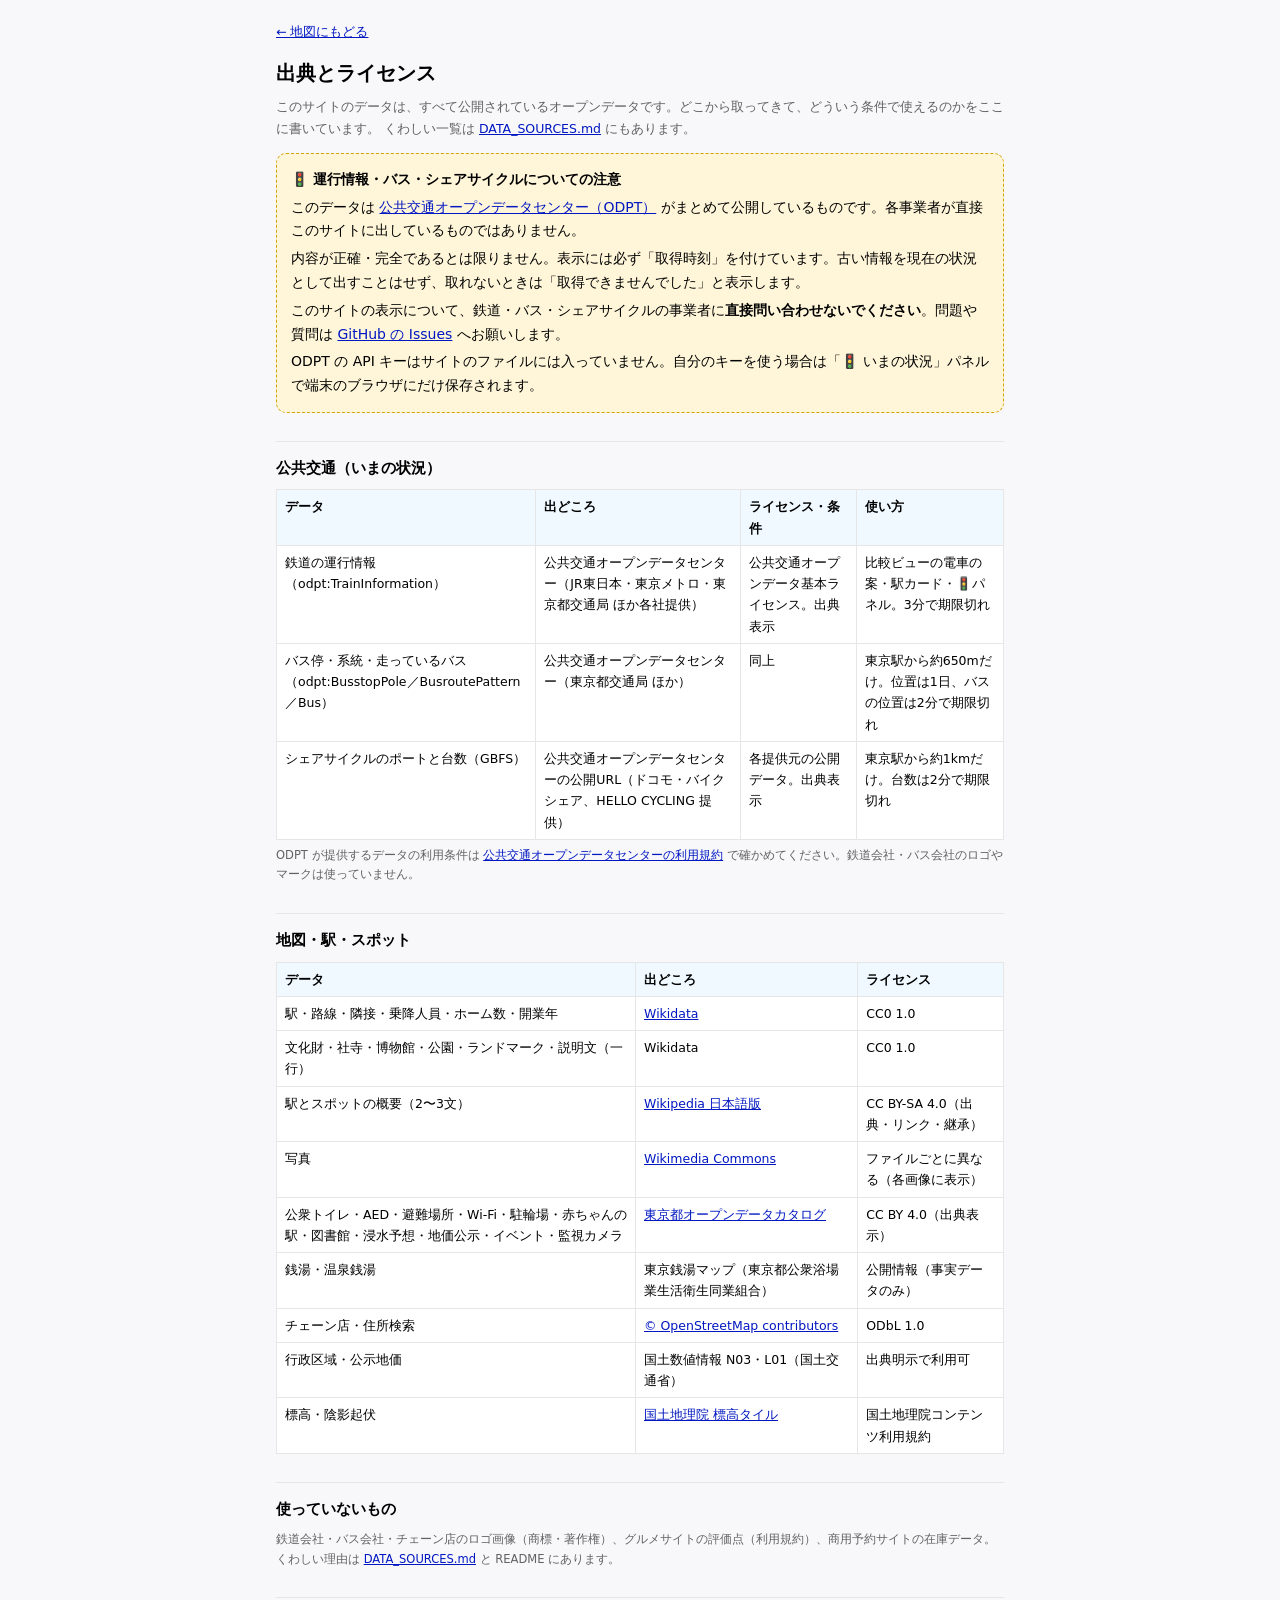
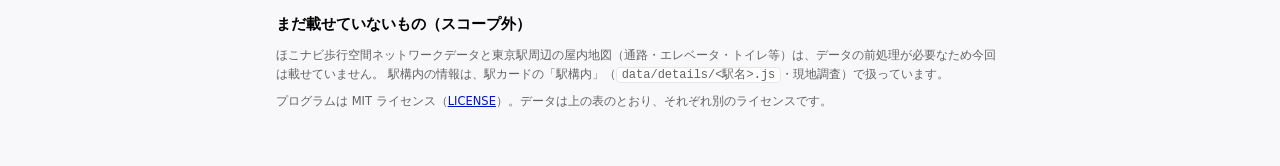
==== tokyo-station-guide/credits.html @ c294b993 "🚦 いまの状況：ODPT の運行情報・バス・シェアサイクルを東京駅起点で統合 - 比較ビューの電車・始発待ちの案に、乗る路線ごとの平常／遅延／見合わせと取得時刻を重ねる（案は消さない） - 駅カードに" ====
<!DOCTYPE html>
<html lang="ja">
<head>
<meta charset="utf-8">
<meta name="viewport" content="width=device-width,initial-scale=1">
<title>出典とライセンス｜東京ステーションガイド</title>
<meta name="description" content="東京ステーションガイドで使っているデータの出どころ・ライセンス・注意書き。">
<style>
  :root{--bg:#F8F8FB;--text:#000;--label:#626264;--link:#0017C1;--grid:#E6E6E6;--border:#CCC;--lb50:#F0F9FF;--lb900:#0055AD;--ye600:#D2A400}
  *{box-sizing:border-box}
  body{margin:0;background:var(--bg);color:var(--text);font-family:"Noto Sans JP","Hiragino Sans","Yu Gothic","Meiryo",system-ui,sans-serif;line-height:1.7;font-size:14px}
  main{max-width:760px;margin:0 auto;padding:20px 16px 48px}
  h1{font-size:20px;margin:0 0 4px}
  h2{font-size:15px;margin:28px 0 8px;padding-top:14px;border-top:1px solid var(--grid)}
  p{margin:6px 0}
  .lead{color:var(--label);font-size:12.5px}
  .note{background:#FFF6D9;border:1px dashed var(--ye600);border-radius:10px;padding:10px 14px;margin:14px 0}
  .note p{margin:4px 0}
  table{width:100%;border-collapse:collapse;font-size:12.5px;background:#fff}
  th,td{border:1px solid var(--grid);padding:6px 8px;text-align:left;vertical-align:top}
  th{background:var(--lb50);font-weight:600}
  a{color:var(--link)}
  .back{display:inline-block;margin-bottom:14px;font-size:12.5px}
  code{background:#fff;border:1px solid var(--grid);border-radius:4px;padding:0 5px;font-size:12px}
  .small{font-size:11.5px;color:var(--label)}
</style>
</head>
<body>
<main>
<a class="back" href="index.html">← 地図にもどる</a>
<h1>出典とライセンス</h1>
<p class="lead">このサイトのデータは、すべて公開されているオープンデータです。どこから取ってきて、どういう条件で使えるのかをここに書いています。
くわしい一覧は <a href="DATA_SOURCES.md">DATA_SOURCES.md</a> にもあります。</p>

<div class="note">
  <p><b>🚦 運行情報・バス・シェアサイクルについての注意</b></p>
  <p>このデータは <a href="https://www.odpt.org/" target="_blank" rel="noopener">公共交通オープンデータセンター（ODPT）</a> がまとめて公開しているものです。各事業者が直接このサイトに出しているものではありません。</p>
  <p>内容が正確・完全であるとは限りません。表示には必ず「取得時刻」を付けています。古い情報を現在の状況として出すことはせず、取れないときは「取得できませんでした」と表示します。</p>
  <p>このサイトの表示について、鉄道・バス・シェアサイクルの事業者に<b>直接問い合わせないでください</b>。問題や質問は <a href="https://github.com/tonbo7/tokyostation/issues" target="_blank" rel="noopener">GitHub の Issues</a> へお願いします。</p>
  <p>ODPT の API キーはサイトのファイルには入っていません。自分のキーを使う場合は「🚦 いまの状況」パネルで端末のブラウザにだけ保存されます。</p>
</div>

<h2>公共交通（いまの状況）</h2>
<table>
  <tr><th>データ</th><th>出どころ</th><th>ライセンス・条件</th><th>使い方</th></tr>
  <tr><td>鉄道の運行情報（odpt:TrainInformation）</td><td>公共交通オープンデータセンター（JR東日本・東京メトロ・東京都交通局 ほか各社提供）</td><td>公共交通オープンデータ基本ライセンス。出典表示</td><td>比較ビューの電車の案・駅カード・🚦パネル。3分で期限切れ</td></tr>
  <tr><td>バス停・系統・走っているバス（odpt:BusstopPole／BusroutePattern／Bus）</td><td>公共交通オープンデータセンター（東京都交通局 ほか）</td><td>同上</td><td>東京駅から約650mだけ。位置は1日、バスの位置は2分で期限切れ</td></tr>
  <tr><td>シェアサイクルのポートと台数（GBFS）</td><td>公共交通オープンデータセンターの公開URL（ドコモ・バイクシェア、HELLO CYCLING 提供）</td><td>各提供元の公開データ。出典表示</td><td>東京駅から約1kmだけ。台数は2分で期限切れ</td></tr>
</table>
<p class="small">ODPT が提供するデータの利用条件は <a href="https://developer.odpt.org/terms" target="_blank" rel="noopener">公共交通オープンデータセンターの利用規約</a> で確かめてください。鉄道会社・バス会社のロゴやマークは使っていません。</p>

<h2>地図・駅・スポット</h2>
<table>
  <tr><th>データ</th><th>出どころ</th><th>ライセンス</th></tr>
  <tr><td>駅・路線・隣接・乗降人員・ホーム数・開業年</td><td><a href="https://www.wikidata.org" target="_blank" rel="noopener">Wikidata</a></td><td>CC0 1.0</td></tr>
  <tr><td>文化財・社寺・博物館・公園・ランドマーク・説明文（一行）</td><td>Wikidata</td><td>CC0 1.0</td></tr>
  <tr><td>駅とスポットの概要（2〜3文）</td><td><a href="https://ja.wikipedia.org" target="_blank" rel="noopener">Wikipedia 日本語版</a></td><td>CC BY-SA 4.0（出典・リンク・継承）</td></tr>
  <tr><td>写真</td><td><a href="https://commons.wikimedia.org" target="_blank" rel="noopener">Wikimedia Commons</a></td><td>ファイルごとに異なる（各画像に表示）</td></tr>
  <tr><td>公衆トイレ・AED・避難場所・Wi-Fi・駐輪場・赤ちゃんの駅・図書館・浸水予想・地価公示・イベント・監視カメラ</td><td><a href="https://portal.data.metro.tokyo.lg.jp/" target="_blank" rel="noopener">東京都オープンデータカタログ</a></td><td>CC BY 4.0（出典表示）</td></tr>
  <tr><td>銭湯・温泉銭湯</td><td>東京銭湯マップ（東京都公衆浴場業生活衛生同業組合）</td><td>公開情報（事実データのみ）</td></tr>
  <tr><td>チェーン店・住所検索</td><td><a href="https://www.openstreetmap.org/copyright" target="_blank" rel="noopener">© OpenStreetMap contributors</a></td><td>ODbL 1.0</td></tr>
  <tr><td>行政区域・公示地価</td><td>国土数値情報 N03・L01（国土交通省）</td><td>出典明示で利用可</td></tr>
  <tr><td>標高・陰影起伏</td><td><a href="https://maps.gsi.go.jp/development/ichiran.html" target="_blank" rel="noopener">国土地理院 標高タイル</a></td><td>国土地理院コンテンツ利用規約</td></tr>
</table>

<h2>使っていないもの</h2>
<p class="small">鉄道会社・バス会社・チェーン店のロゴ画像（商標・著作権）、グルメサイトの評価点（利用規約）、商用予約サイトの在庫データ。
くわしい理由は <a href="DATA_SOURCES.md">DATA_SOURCES.md</a> と README にあります。</p>

<h2>まだ載せていないもの（スコープ外）</h2>
<p class="small">ほこナビ歩行空間ネットワークデータと東京駅周辺の屋内地図（通路・エレベータ・トイレ等）は、データの前処理が必要なため今回は載せていません。
駅構内の情報は、駅カードの「駅構内」（<code>data/details/&lt;駅名&gt;.js</code>・現地調査）で扱っています。</p>

<p class="small">プログラムは MIT ライセンス（<a href="LICENSE">LICENSE</a>）。データは上の表のとおり、それぞれ別のライセンスです。</p>
</main>
</body>
</html>
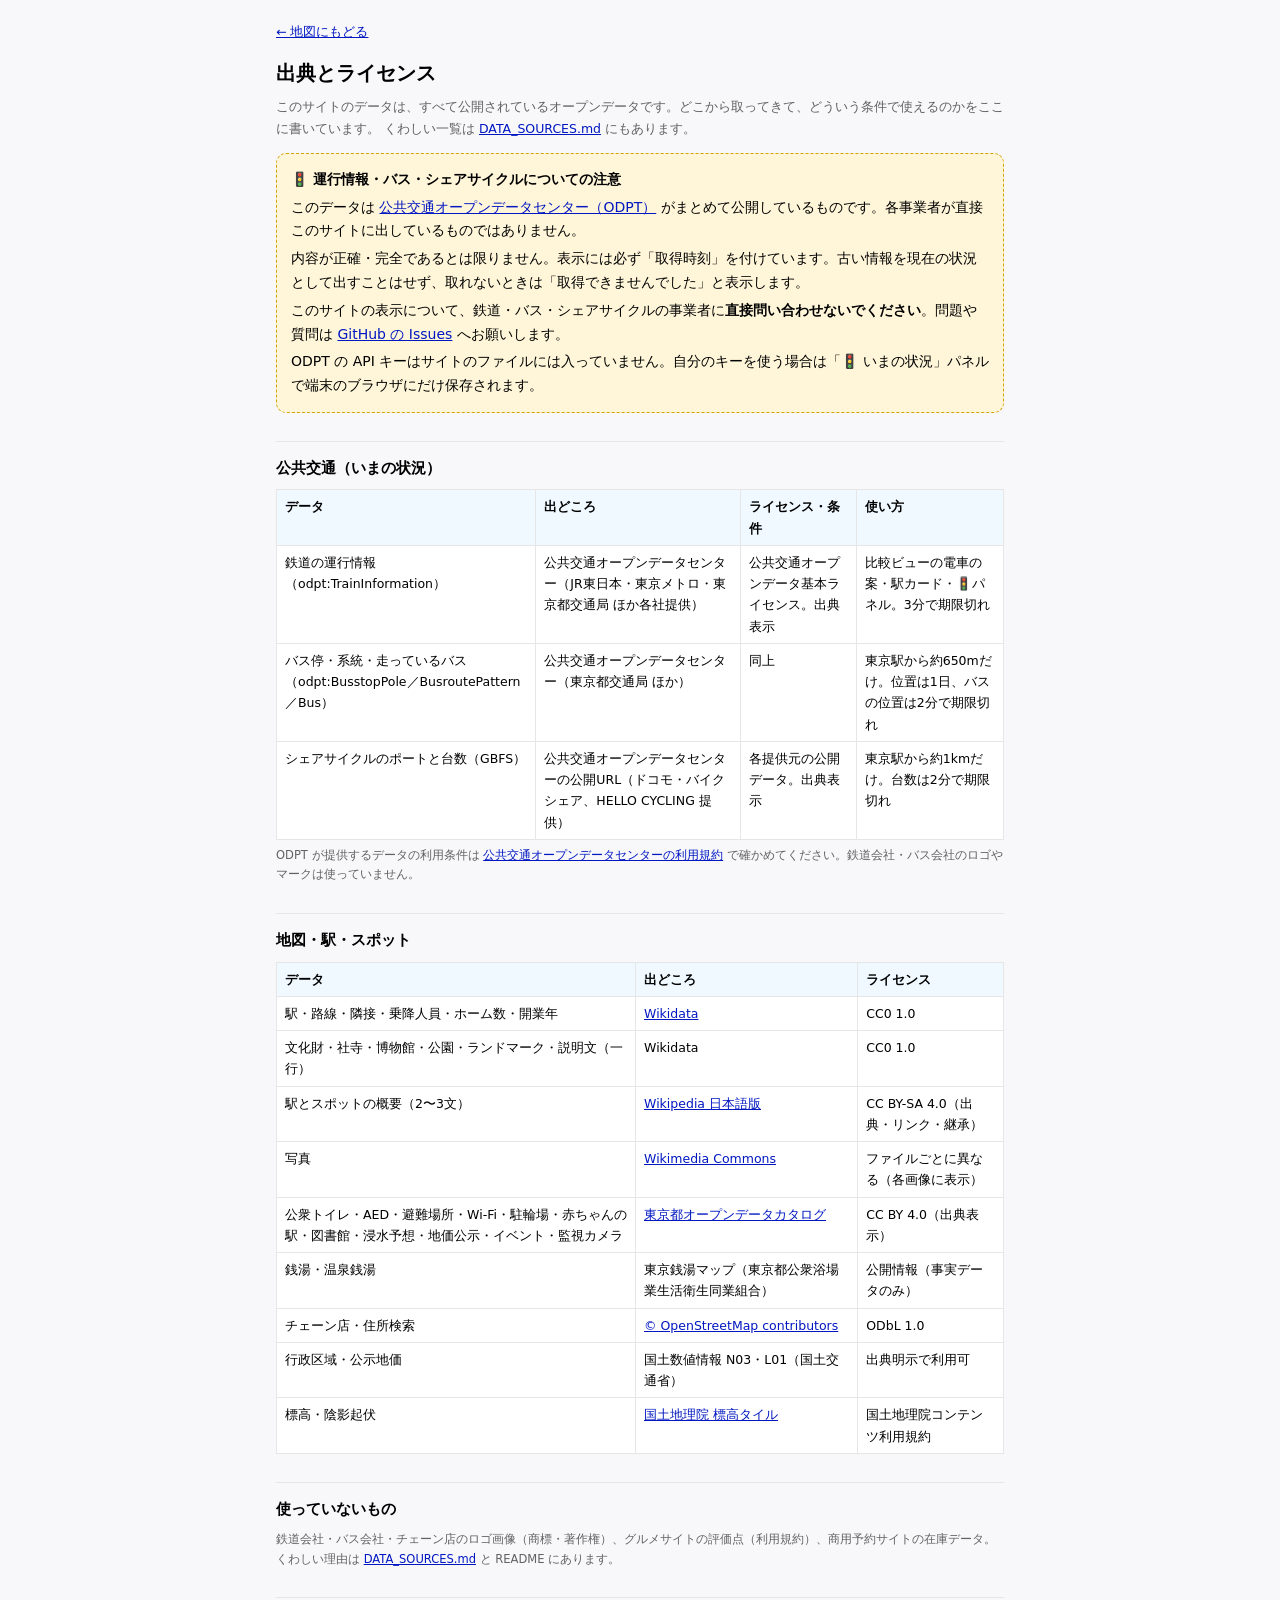
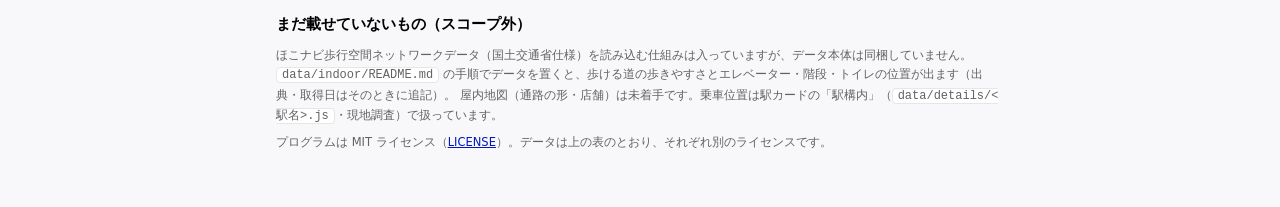
==== commit ddd8409a: "🚶 歩きやすさ・構内：歩行空間ネットワークデータ（ほこナビ）の受け皿を追加 - tools/build_indoor.py：国交省仕様の GeoJSON（リンク・ノード・施設）→ data/indoo" ====
--- a/tokyo-station-guide/credits.html
+++ b/tokyo-station-guide/credits.html
@@ -68,8 +68,9 @@
 くわしい理由は <a href="DATA_SOURCES.md">DATA_SOURCES.md</a> と README にあります。</p>
 
 <h2>まだ載せていないもの（スコープ外）</h2>
-<p class="small">ほこナビ歩行空間ネットワークデータと東京駅周辺の屋内地図（通路・エレベータ・トイレ等）は、データの前処理が必要なため今回は載せていません。
-駅構内の情報は、駅カードの「駅構内」（<code>data/details/&lt;駅名&gt;.js</code>・現地調査）で扱っています。</p>
+<p class="small">ほこナビ歩行空間ネットワークデータ（国土交通省仕様）を読み込む仕組みは入っていますが、データ本体は同梱していません。
+<code>data/indoor/README.md</code> の手順でデータを置くと、歩ける道の歩きやすさとエレベーター・階段・トイレの位置が出ます（出典・取得日はそのときに追記）。
+屋内地図（通路の形・店舗）は未着手です。乗車位置は駅カードの「駅構内」（<code>data/details/&lt;駅名&gt;.js</code>・現地調査）で扱っています。</p>
 
 <p class="small">プログラムは MIT ライセンス（<a href="LICENSE">LICENSE</a>）。データは上の表のとおり、それぞれ別のライセンスです。</p>
 </main>
